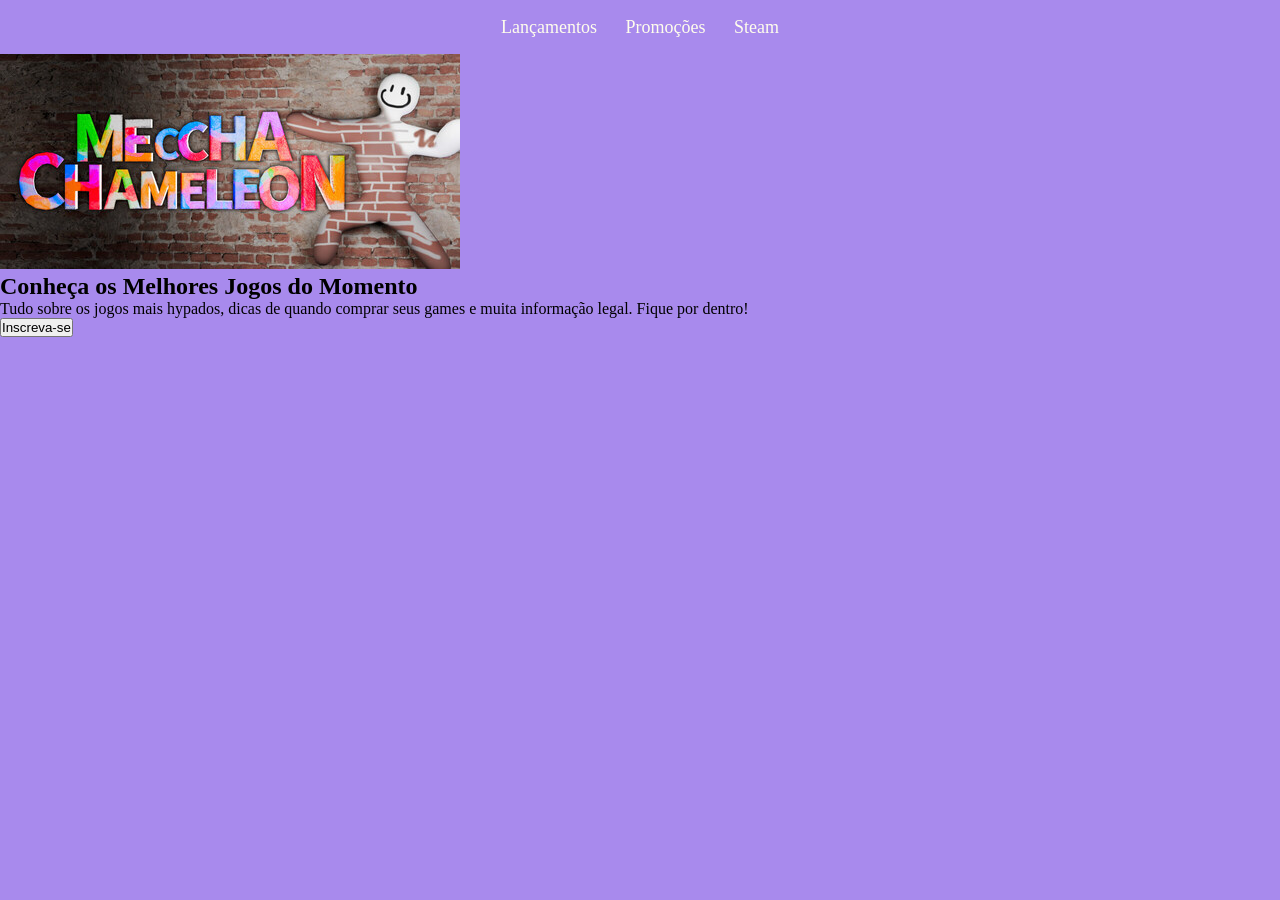
==== index.html @ f0aa631a "landingPage aleatoria de games" ====
<!DOCTYPE html>
<html lang="pt-br">
<head>
    <meta charset="UTF-8">
    <meta name="viewport" content="width=device-width, initial-scale=1.0">

    <link rel="stylesheet" href="style.css">

    <title>Document</title>
</head>
<body>
    
    <header class="contaiente-head">

        <nav class="container-links">
            
            <a href="#animes">Lançamentos</a>
            <a href="#info ">Promoções</a>
            <a href="#games">Steam</a>

        </nav>
    
    </header>

    <main class="container-body">

        <section class="container-home">

            <div class="image-bg">
                <img src="./img/jogoMomento.jpg" alt="">
            </div>

            <div class="text-content">
                <h1 class="title">Conheça os Melhores Jogos do Momento</h1>
                <p class="text">Tudo sobre os jogos mais hypados, dicas de quando comprar seus games e muita informação legal. Fique por dentro!</p>

                <button class="btn-inscricao">Inscreva-se</button>
            </div>

        </section>
    </main>
    
</body>
</html>
---- style.css ----
* {
    padding: 0;
    margin: 0;
    box-sizing: border-box;
    text-decoration: none;
}

body {
    background-color: #a88aed;
    height: 100vh;
}

.contaiente-head {
    display: flex;
    justify-content: center;
    align-items: center;
    font-size: 18px;
    height: 6vh;
}

.container-links a {
    color: #fffeec;
    margin: 0 12px 0 12px;
    
}
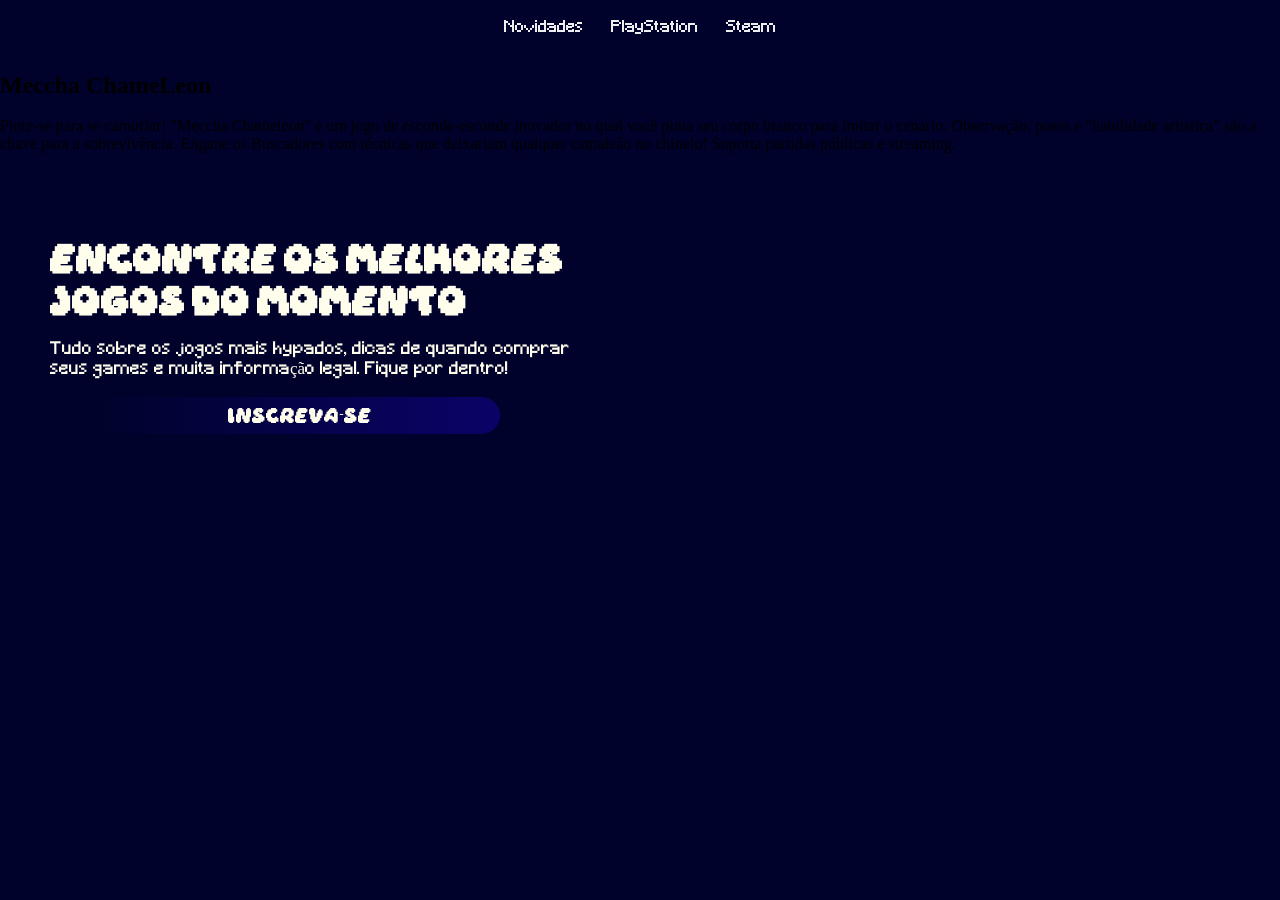
==== commit 5b5ddf7a: "de agoog a zog" ====
--- a/index.html
+++ b/index.html
@@ -14,8 +14,8 @@
 
         <nav class="container-links">
             
-            <a href="#animes">Lançamentos</a>
-            <a href="#info ">Promoções</a>
+            <a href="#animes">Novidades</a>
+            <a href="#info ">PlayStation</a>
             <a href="#games">Steam</a>
 
         </nav>
@@ -27,14 +27,37 @@
         <section class="container-home">
 
             <div class="image-bg">
-                <img src="./img/jogoMomento.jpg" alt="">
+                <img src="https://i.pinimg.com/1200x/41/3c/fe/413cfef326ef62b81b5e2c201d983d8b.jpg" alt="">
             </div>
 
             <div class="text-content">
-                <h1 class="title">Conheça os Melhores Jogos do Momento</h1>
+                <h1 class="title">Encontre os Melhores Jogos do Momento</h1>
                 <p class="text">Tudo sobre os jogos mais hypados, dicas de quando comprar seus games e muita informação legal. Fique por dentro!</p>
 
                 <button class="btn-inscricao">Inscreva-se</button>
+            </div>
+
+        </section>
+
+        <section class="container-novidades">
+
+            <div class="card" id="noti-1">
+                <h2 class="title-no1">Meccha ChameLeon</h2>
+                <img src="https://play-lh.googleusercontent.com/TE44V0HCq1qjmVz54LLPgbl4hyGA_fbrF842Zp0YoigmvbyxGDQmhd2eDdYsk_ToH_q9l7YRhcTOrpNoiZEK9A" alt="">
+
+                <p class="text">Pinte-se para se camuflar! "Meccha Chameleon" é um jogo de esconde-esconde inovador no qual você pinta seu corpo branco para imitar o cenário. Observação, poses e "habilidade artística" são a chave para a sobrevivência. Engane os Buscadores com técnicas que deixariam qualquer camaleão no chinelo! Suporta partidas públicas e streaming.</p>
+            </div>
+
+            <div class="card" id="noti-2">
+
+            </div>
+
+            <div class="card" id="noti-3">
+
+            </div>
+
+            <div class="card" id="noti-4">
+
             </div>
 
         </section>
--- a/style.css
+++ b/style.css
@@ -1,25 +1,97 @@
 * {
-    padding: 0;
-    margin: 0;
-    box-sizing: border-box;
-    text-decoration: none;
+  padding: 0;
+  margin: 0;
+  box-sizing: border-box;
+  text-decoration: none;
+}
+
+@font-face {
+    font-family: 'tituloFont';
+    src: url('./fonts/Daydream\ DEMO.otf'), format('otf');
+    font-weight: normal;
+    font-style: normal;
+}
+
+@font-face {
+    font-family: 'textFont';
+    src: url('./fonts/Minecraft.ttf'), format('ttf');
+    font-weight: normal;
+    font-style: normal;
 }
 
 body {
-    background-color: #a88aed;
-    height: 100vh;
+  background-color: #01022c;
+  height: 100vh;
 }
 
 .contaiente-head {
-    display: flex;
-    justify-content: center;
-    align-items: center;
-    font-size: 18px;
-    height: 6vh;
+  display: flex;
+  justify-content: center;
+  align-items: center;
+  font-size: 16px;
+  height: 6vh;
 }
 
 .container-links a {
+  color: #eeeeee;
+  margin: 0 12px 0 12px;
+  font-family: 'textFont';
+  transition: all 0.3s ease-in-out;
+}
+
+.container-links a:hover {
+    color: #757575;
+}
+
+.container-home {
+  width: 100%;
+  height: 100%;
+}
+
+.image-bg img {
+  width: 100%;
+  background-position: center;
+  background-repeat: no-repeat;
+  background-size: cover;
+  z-index: 0;
+}
+
+.text-content {
+  z-index: 1;
+  position: absolute;
+  top: 200px;
+  width: 600px;
+  padding: 20px;
+  margin: 0 30px;
+  font-size: 17px;
+  color: #fffeec;
+}
+
+.text-content .title {
+    font-family: 'tituloFont';
+    margin: 18px 0;
+}
+
+.text-content .text {
+    font-family: 'textFont';
+}
+
+.btn-inscricao {
+    position: relative;
+    left: 50px;
+    top: 18px;
+    width: 400px;
+    border: none;
+    padding: 8px;
+    font-family: 'tituloFont';
+    border-radius: 30px;
     color: #fffeec;
-    margin: 0 12px 0 12px;
-    
+    background: linear-gradient(to right, #01022c, #0a0368);
+    transition: all 0.3s ease-in-out;
+    cursor: pointer;
+}
+
+.btn-inscricao:hover {
+    background: #01022c;
+    color: #757575;
 }
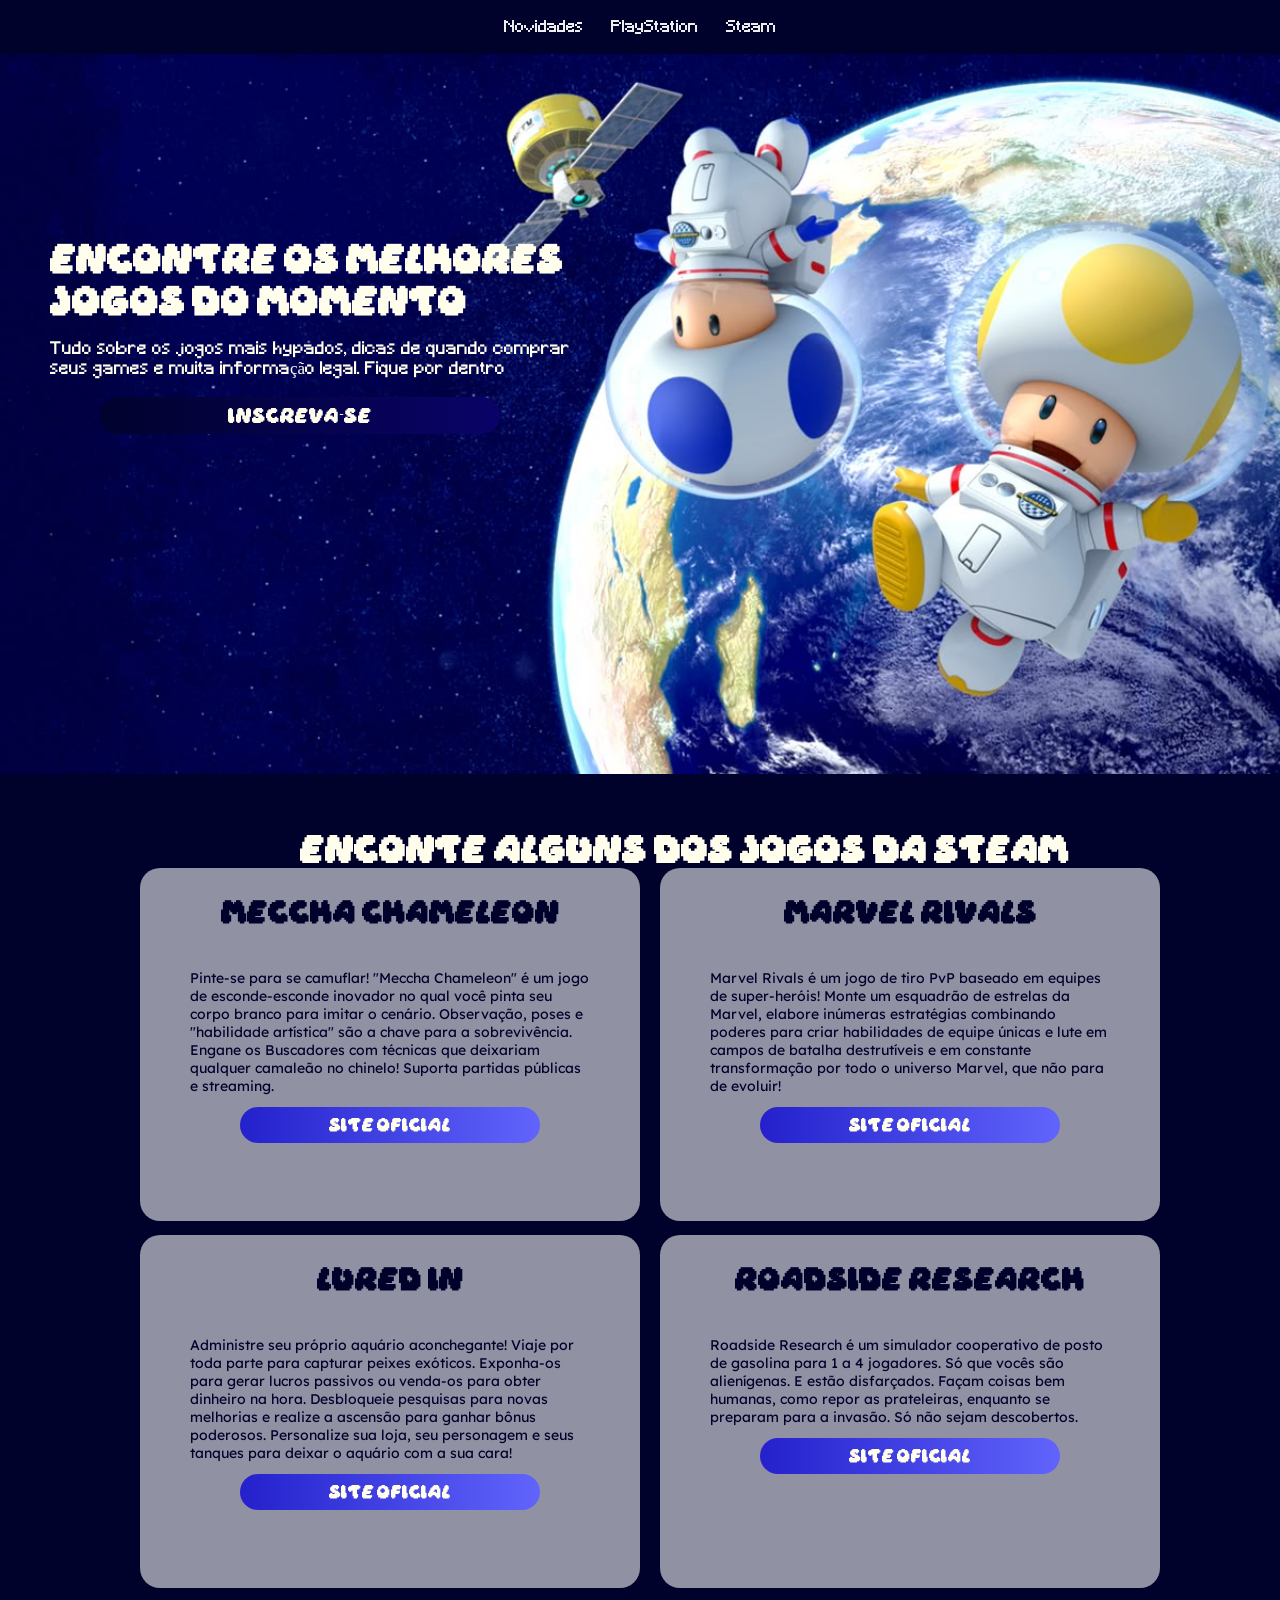
==== commit 32e8e017: "Muitas atualizações, responsividade quase terminada, site quase terminado" ====
--- a/index.html
+++ b/index.html
@@ -1,25 +1,27 @@
 <!DOCTYPE html>
 <html lang="pt-br">
+
 <head>
     <meta charset="UTF-8">
     <meta name="viewport" content="width=device-width, initial-scale=1.0">
 
     <link rel="stylesheet" href="style.css">
 
-    <title>Document</title>
+    <title>PicGames</title>
 </head>
+
 <body>
-    
+
     <header class="contaiente-head">
 
         <nav class="container-links">
-            
+
             <a href="#animes">Novidades</a>
             <a href="#info ">PlayStation</a>
             <a href="#games">Steam</a>
 
         </nav>
-    
+
     </header>
 
     <main class="container-body">
@@ -27,41 +29,104 @@
         <section class="container-home">
 
             <div class="image-bg">
-                <img src="https://i.pinimg.com/1200x/41/3c/fe/413cfef326ef62b81b5e2c201d983d8b.jpg" alt="">
+                <img src="./img/pc.jpg" alt="">
             </div>
 
             <div class="text-content">
                 <h1 class="title">Encontre os Melhores Jogos do Momento</h1>
-                <p class="text">Tudo sobre os jogos mais hypados, dicas de quando comprar seus games e muita informação legal. Fique por dentro!</p>
+                <p class="text">Tudo sobre os jogos mais hypados, dicas de quando comprar seus games e muita informação
+                    legal. Fique por dentro</p>
 
                 <button class="btn-inscricao">Inscreva-se</button>
             </div>
 
         </section>
 
-        <section class="container-novidades">
+        <section class="container-steam" id="games">
 
-            <div class="card" id="noti-1">
-                <h2 class="title-no1">Meccha ChameLeon</h2>
-                <img src="https://play-lh.googleusercontent.com/TE44V0HCq1qjmVz54LLPgbl4hyGA_fbrF842Zp0YoigmvbyxGDQmhd2eDdYsk_ToH_q9l7YRhcTOrpNoiZEK9A" alt="">
+            <div class="container-cards">
 
-                <p class="text">Pinte-se para se camuflar! "Meccha Chameleon" é um jogo de esconde-esconde inovador no qual você pinta seu corpo branco para imitar o cenário. Observação, poses e "habilidade artística" são a chave para a sobrevivência. Engane os Buscadores com técnicas que deixariam qualquer camaleão no chinelo! Suporta partidas públicas e streaming.</p>
-            </div>
+                <h2 class="titFont">Enconte Alguns dos Jogos da Steam</h2>
 
-            <div class="card" id="noti-2">
+                <div class="card" id="noti-1">
 
-            </div>
+                    <h2 class="title">Meccha ChameLeon</h2>
+                    <img src="https://shared.fastly.steamstatic.com/store_item_assets/steam/apps/4704690/8c199d9c704956104caa7de32cccef828b3cf3d0/capsule_616x353.jpg?t=1782561846"
+                        alt="">
 
-            <div class="card" id="noti-3">
+                    <p class="text">Pinte-se para se camuflar! "Meccha Chameleon" é um jogo de esconde-esconde inovador
+                        no
+                        qual você pinta seu corpo branco para imitar o cenário. Observação, poses e "habilidade
+                        artística"
+                        são a chave para a sobrevivência. Engane os Buscadores com técnicas que deixariam qualquer
+                        camaleão
+                        no chinelo! Suporta partidas públicas e streaming.</p>
 
-            </div>
+                    <a href="https://store.steampowered.com/app/4704690/MECCHA_CHAMELEON/" target="_blank"
+                        class="btnMM">
+                        <button class="btnBuy">Site Oficial</button>
+                    </a>
 
-            <div class="card" id="noti-4">
+                </div>
 
+                <div class="card" id="noti-2">
+
+                    <h2 class="title">Marvel Rivals</h2>
+                    <img src="https://cdn1.epicgames.com/spt-assets/eb15454c010f4a748498cd3a62096a52/marvel-rivals-1ywtf.png"
+                        alt="">
+
+                    <p class="text">Marvel Rivals é um jogo de tiro PvP baseado em equipes de super-heróis! Monte um
+                        esquadrão de estrelas da Marvel, elabore inúmeras estratégias combinando poderes para criar
+                        habilidades de equipe únicas e lute em campos de batalha destrutíveis e em constante
+                        transformação
+                        por todo o universo Marvel, que não para de evoluir!</p>
+
+                    <a href="https://store.steampowered.com/app/2767030/Marvel_Rivals/" target="_blank" class="btnMM">
+                        <button class="btnBuy">Site Oficial</button>
+                    </a>
+
+                </div>
+
+                <div class="card" id="noti-3">
+
+                    <h2 class="title">Lured In</h2>
+                    <img src="https://img.itch.zone/aW1nLzI3MjAyNDQzLnBuZw==/original/Nvht1t.png" alt="">
+
+                    <p class="text">Administre seu próprio aquário aconchegante! Viaje por toda parte para capturar
+                        peixes exóticos. Exponha-os para gerar lucros passivos ou venda-os para obter dinheiro na hora.
+                        Desbloqueie pesquisas para novas melhorias e realize a ascensão para ganhar bônus poderosos.
+                        Personalize sua loja, seu personagem e seus tanques para deixar o aquário com a sua cara!</p>
+
+                    <a href="https://store.steampowered.com/app/4178020/Lured_In/" target="_blank" class="btnMM">
+                        <button class="btnBuy">Site Oficial</button>
+                    </a>
+
+                </div>
+
+                <div class="card" id="noti-4">
+
+                    <h2 class="title">Roadside Research</h2>
+                    <img src="https://glizzy.au/wp-content/uploads/2026/02/Roadside-Research-Featured-Image.jpg" alt="">
+
+                    <p class="text">Roadside Research é um simulador cooperativo de posto de gasolina para 1 a 4
+                        jogadores. Só que vocês são alienígenas. E estão disfarçados. Façam coisas bem humanas, como
+                        repor as prateleiras, enquanto se preparam para a invasão. Só não sejam descobertos.</p>
+
+                    <a href="https://store.steampowered.com/app/3643170/Roadside_Research/" target="_blank"
+                        class="btnMM">
+                        <button class="btnBuy">Site Oficial</button>
+                    </a>
+
+                </div>
             </div>
 
         </section>
+
+        <section class="container-playStation">
+            
+        </section>
     </main>
-    
+
 </body>
+
 </html>
--- a/style.css
+++ b/style.css
@@ -1,3 +1,5 @@
+@import url('https://fonts.googleapis.com/css2?family=Lexend:wght@100..900&display=swap');
+
 * {
   padding: 0;
   margin: 0;
@@ -6,17 +8,17 @@
 }
 
 @font-face {
-    font-family: 'tituloFont';
-    src: url('./fonts/Daydream\ DEMO.otf'), format('otf');
-    font-weight: normal;
-    font-style: normal;
+  font-family: "tituloFont";
+  src: url("./fonts/Daydream\ DEMO.otf"), format("otf");
+  font-weight: normal;
+  font-style: normal;
 }
 
 @font-face {
-    font-family: 'textFont';
-    src: url('./fonts/Minecraft.ttf'), format('ttf');
-    font-weight: normal;
-    font-style: normal;
+  font-family: "textFont";
+  src: url("./fonts/Minecraft.ttf"), format("ttf");
+  font-weight: normal;
+  font-style: normal;
 }
 
 body {
@@ -35,12 +37,12 @@
 .container-links a {
   color: #eeeeee;
   margin: 0 12px 0 12px;
-  font-family: 'textFont';
+  font-family: "textFont";
   transition: all 0.3s ease-in-out;
 }
 
 .container-links a:hover {
-    color: #757575;
+  color: #757575;
 }
 
 .container-home {
@@ -68,30 +70,197 @@
 }
 
 .text-content .title {
-    font-family: 'tituloFont';
-    margin: 18px 0;
+  font-family: "tituloFont";
+  margin: 18px 0;
 }
 
 .text-content .text {
-    font-family: 'textFont';
+  font-family: "textFont";
 }
 
 .btn-inscricao {
-    position: relative;
-    left: 50px;
-    top: 18px;
-    width: 400px;
-    border: none;
-    padding: 8px;
-    font-family: 'tituloFont';
-    border-radius: 30px;
-    color: #fffeec;
-    background: linear-gradient(to right, #01022c, #0a0368);
-    transition: all 0.3s ease-in-out;
-    cursor: pointer;
+  position: relative;
+  left: 50px;
+  top: 18px;
+  width: 400px;
+  border: none;
+  padding: 8px;
+  font-family: "tituloFont";
+  border-radius: 30px;
+  color: #fffeec;
+  background: linear-gradient(to right, #01022c, #0a0368);
+  transition: all 0.3s ease-in-out;
+  cursor: pointer;
 }
 
 .btn-inscricao:hover {
-    background: #01022c;
-    color: #757575;
-}+  background: #01022c;
+  color: #757575;
+}
+
+.container-steam {
+  width: 100%;
+  height: 100vh;
+  display: flex;
+  justify-content: center;
+}
+
+.titFont {
+  position: absolute;
+  top: 830px;
+  left: 300px;
+  color: #fffeec;
+  font-family: 'tituloFont';
+}
+
+.container-cards {
+  display: grid;
+  margin: 7% 0;
+  grid-template-columns: 1fr 1fr;
+  gap: 2%;
+}
+
+.card {
+  width: 500px;
+  padding: 4%;
+  display: flex;
+  flex-direction: column;
+  align-items: center;
+  background: rgba(240, 240, 240, 0.6);
+  border-radius: 20px;
+}
+
+.card img {
+  width: 300px;
+  border-radius: 8px;
+  margin: 10px 0;
+}
+
+.card .title {
+  font-family: "tituloFont";
+  text-align: center;
+  font-size: 20px;
+  color: #01022c;
+  margin: 8px 0;
+}
+
+.card .text {
+  font-family: "Lexend", sans-serif;
+  font-size: 14px;
+  width: 400px;
+  color: #01022c;
+  margin: 12px 0;
+}
+
+.btnMM .btnBuy{
+  width: 300px;
+  border: none;
+  padding: 8px;
+  font-size: 12px;
+  border-radius: 20px;
+  color: #fffeec;
+  background: linear-gradient(to right, #2421cc, #6164fc);
+  font-family: 'tituloFont';
+  cursor: pointer;
+  transition: all 0.3s ease-in-out;
+}
+
+.container-playStation {
+  width: 100%;
+  height: 100vh;
+}
+
+/* Adapitação Mobile para o site */
+
+@media (max-width: 740px) {
+  .contaiente-head {
+    display: flex;
+    justify-content: space-evenly;
+    align-items: center;
+    font-size: 55%;
+
+    .container-links a {
+      font-family: "tituloFont", sans-serif;
+    }
+
+    .container-links a:hover {
+      color: #757575;
+    }
+  }
+  /*IMAGEM PC DESETIVADA*/
+  .image-bg img {
+    display: none;
+  }
+
+  .container-home {
+    height: 100vh;
+    background: url("./img/phone.jpg");
+    background-position: center;
+    background-repeat: no-repeat;
+    background-size: cover;
+
+    .text-content {
+      margin: 0 10%;
+      display: flex;
+      flex-direction: column;
+      align-items: center;
+      width: 80%;
+      background: rgba(0, 0, 0, 0.6);
+      border-radius: 6%;
+    }
+
+    .text-content .title {
+      font-size: 100%;
+      text-align: center;
+    }
+
+    .text-content .text {
+      font-size: 98%;
+      text-align: center;
+    }
+
+    .btn-inscricao {
+      margin: 5% 0;
+      width: 100%;
+      position: relative;
+      left: 0;
+      background: linear-gradient(to right, #01022c, #0a0368);
+      transition: all 0.3s ease-in-out;
+      cursor: pointer;
+    }
+
+    .btn-inscricao:hover {
+      background: #01022c;
+      color: #757575;
+    }
+  }
+
+  .container-steam {
+    height: 100vh;
+
+    .titFont {
+      position: relative;
+      top: 1.6%;
+      left: 20%;
+      font-size: 90%;
+      width: 60%;
+      margin: 6% 0;
+      text-align: center;
+    }
+
+    .container-cards {
+      display: grid;
+      grid-template-columns: 1fr;
+      margin: 16% 0;
+    }
+
+    .card .title {
+      font-size: 90%;
+    }
+
+    .card .text {
+      font-size: 70%;
+      width: 300px;
+    }
+  }
+}
